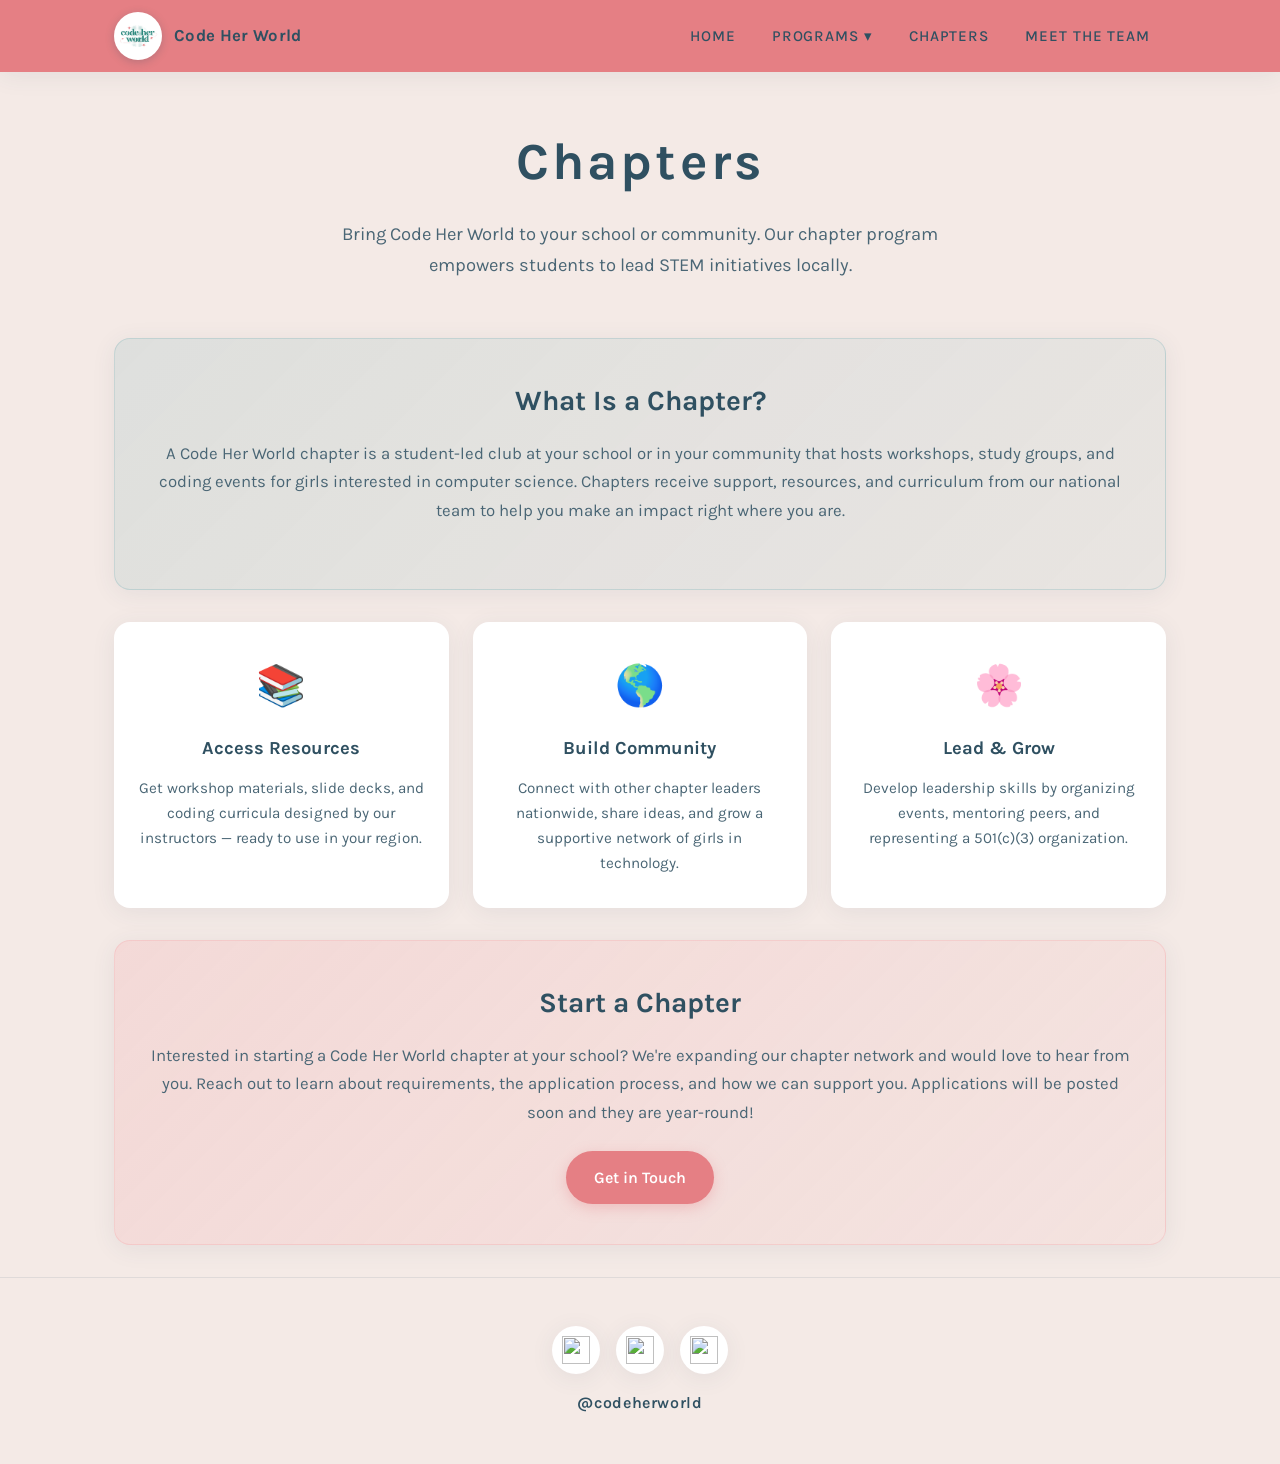
==== chapters.html @ ead9790e "most of foundational work is done" ====
<!DOCTYPE html>
<html lang="en">

<head>
  <meta charset="utf-8">
  <meta name="viewport" content="width=device-width, initial-scale=1">
  <title>Chapters — Code Her World</title>
  <link rel="preconnect" href="https://fonts.googleapis.com">
  <link rel="preconnect" href="https://fonts.gstatic.com" crossorigin>
  <link href="https://fonts.googleapis.com/css2?family=Karla:wght@400;500;600;700&display=swap" rel="stylesheet">
  <link href="style.css" rel="stylesheet">
</head>

<body>
  <nav class="site-nav">
    <div class="nav-inner">
      <a href="index.html" class="nav-brand">
        <div aria-hidden="true">
          <img class="logo" src="newLogo.png" alt="logo">
        </div>
        <span>Code Her World</span>
      </a>
      <ul class="nav-links">
        <li><a href="index.html">Home</a></li>
        <li class="dropdown">
          <button class="dropbtn" type="button">Programs ▾</button>
          <div class="dropdown-content">
            <a href="webdev.html">Camps</a>
            <a href="workshops.html">Workshops</a>
            <a href="events.html">Past Events</a>
          </div>
        </li>
        <li><a href="chapters.html">Chapters</a></li>
        <li><a href="team.html">Meet the Team</a></li>
      </ul>
    </div>
  </nav>

  <main>
    <header class="page-header">
      <h1>Chapters</h1>
      <p>Bring Code Her World to your school or community. Our chapter program empowers students to lead STEM initiatives locally.</p>
    </header>

    <div class="container">
      <section class="card card--teal">
        <h2>What Is a Chapter?</h2>
        <p class="card-body">
          A Code Her World chapter is a student-led club at your school or in your community that hosts workshops, study groups,
          and coding events for girls interested in computer science. Chapters receive support, resources, and curriculum from
          our national team to help you make an impact right where you are.
        </p>
      </section>

      <div class="chapters-grid">
        <article class="chapter-card">
          <div class="chapter-icon">📚</div>
          <h3>Access Resources</h3>
          <p>Get workshop materials, slide decks, and coding curricula designed by our instructors — ready to use in your region.</p>
        </article>
        <article class="chapter-card">
          <div class="chapter-icon">🌎</div>
          <h3>Build Community</h3>
          <p>Connect with other chapter leaders nationwide, share ideas, and grow a supportive network of girls in technology.</p>
        </article>
        <article class="chapter-card">
          <div class="chapter-icon">🌸</div>
          <h3>Lead &amp; Grow</h3>
          <p>Develop leadership skills by organizing events, mentoring peers, and representing a 501(c)(3) organization.</p>
        </article>
      </div>

      <section class="card card--blush">
        <h2>Start a Chapter</h2>
        <p class="card-body">
          Interested in starting a Code Her World chapter at your school? We're expanding our chapter network and would love to
          hear from you. Reach out to learn about requirements, the application process, and how we can support you. Applications
          will be posted soon and they are year-round!
        </p>
        <a href="mailto:codeherworld@gmail.com?subject=Chapter%20Inquiry" class="btn btn--coral">Get in Touch</a>
      </section>
    </div>
  </main>

  <footer class="site-footer">
    <div class="social-links">
      <a href="https://www.instagram.com/codeherworld" target="_blank" rel="noopener noreferrer" aria-label="Instagram">
        <img src="https://cdn.simpleicons.org/instagram/E57F84" alt="">
      </a>
      <a href="https://www.facebook.com/codeherworld" target="_blank" rel="noopener noreferrer" aria-label="Facebook">
        <img src="https://cdn.simpleicons.org/facebook/E57F84" alt="">
      </a>
      <a href="https://twitter.com/codeherworld" target="_blank" rel="noopener noreferrer" aria-label="Twitter">
        <img src="https://cdn.simpleicons.org/x/E57F84" alt="">
      </a>
    </div>
    <p>@codeherworld</p>
  </footer>

  <script src="script.js"></script>
</body>

</html>
---- style.css ----
/* San Francisco Clouded palette */
:root {
  --slate: #2f5061;
  --teal: #4297a0;
  --cream: #f4eae6;
  --blush: #f4a8ac;
  --coral: #e57f84;
  --white: #ffffff;
  --text: #2f5061;
  --text-muted: #4a6675;
  --shadow: 0 4px 24px rgba(47, 80, 97, 0.08);
  --shadow-lg: 0 12px 40px rgba(47, 80, 97, 0.12);
  --radius: 16px;
  --radius-sm: 10px;
  --nav-height: 72px;
  --max-width: 1100px;
}

*,
*::before,
*::after {
  box-sizing: border-box;
}

html {
  scroll-behavior: smooth;
}

body {
  margin: 0;
  min-height: 100vh;
  font-family: 'Karla', sans-serif;
  font-weight: 400;
  color: var(--text);
  background-color: var(--cream);
  line-height: 1.6;
}

img {
  max-width: 100%;
  height: auto;
  display: block;
}

a {
  color: inherit;
}

/* ── Navigation ── */
.site-nav {
  position: sticky;
  top: 0;
  z-index: 100;
  background: var(--coral);
  box-shadow: var(--shadow);
}

.nav-inner {
  max-width: var(--max-width);
  margin: 0 auto;
  padding: 0 1.5rem;
  height: var(--nav-height);
  display: flex;
  align-items: center;
  justify-content: space-between;
  gap: 1rem;
}

.nav-brand {
  display: flex;
  align-items: center;
  gap: 0.75rem;
  text-decoration: none;
  color: var(--slate);
  font-weight: 700;
  font-size: 1.05rem;
  letter-spacing: 0.02em;
}

.logo {
  width: 48px;
  height: 48px;
  border-radius: 50%;
  /* background: linear-gradient(135deg, var(--teal), var(--slate)); */
  display: flex;
  align-items: center;
  justify-content: center;
  /* color: var(--white); */
  /* font-size: 0.75rem;
  font-weight: 700; */
  /* letter-spacing: 0.04em; */
  flex-shrink: 0;
  box-shadow: 0 2px 8px rgba(47, 80, 97, 0.25);
}

.logo-placeholder--hero {
  width: 180px;
  height: 180px;
  font-size: 1.4rem;
  margin: 0 auto 1.5rem;
  box-shadow: var(--shadow-lg);
  border-radius: 50%;
  display: flex;
}

.site-logo {
  height: 44px;
  width: auto;
  flex-shrink: 0;
}

.site-logo--hero {
  height: clamp(160px, 32vw, 240px);
  width: auto;
  margin: 0 auto 1.5rem;
}

.nav-links {
  display: flex;
  align-items: center;
  gap: 0.25rem;
  list-style: none;
  margin: 0;
  padding: 0;
}

.nav-links a,
.dropbtn {
  display: inline-flex;
  align-items: center;
  padding: 0.6rem 1rem;
  text-decoration: none;
  color: var(--slate);
  font-size: 0.95rem;
  font-weight: 500;
  text-transform: uppercase;
  letter-spacing: 0.06em;
  border: none;
  background: transparent;
  cursor: pointer;
  font-family: inherit;
  border-radius: var(--radius-sm);
  transition: background 0.2s, color 0.2s;
}

.nav-links a:hover,
.dropbtn:hover,
.dropdown:hover .dropbtn {
  background: var(--blush);
  color: var(--white);
}

.dropdown {
  position: relative;
}

.dropdown-content {
  display: none;
  position: absolute;
  top: calc(100% + 4px);
  right: 0;
  min-width: 180px;
  background: var(--white);
  border-radius: var(--radius-sm);
  box-shadow: var(--shadow-lg);
  overflow: hidden;
}

.dropdown-content a {
  display: block;
  padding: 0.85rem 1.25rem;
  text-transform: none;
  letter-spacing: 0;
  font-weight: 500;
  border-radius: 0;
}

.dropdown-content a:hover {
  background: var(--cream);
  color: var(--slate);
}

.dropdown:hover .dropdown-content {
  display: block;
}

/* ── Layout ── */
.container {
  max-width: var(--max-width);
  margin: 0 auto;
  padding: 0 1.5rem;
}

.section {
  padding: 4rem 0;
}

.section--compact {
  padding: 2.5rem 0;
}

/* ── Hero ── */
.hero {
  text-align: center;
  padding: 4rem 1.5rem 3rem;
}

.hero h1 {
  font-size: clamp(2.5rem, 6vw, 3.75rem);
  font-weight: 700;
  color: var(--slate);
  letter-spacing: 0.08em;
  margin: 0 0 1.5rem;
  line-height: 1.15;
}

.hero-tagline {
  max-width: 720px;
  margin: 0 auto;
  font-size: clamp(1.05rem, 2.5vw, 1.25rem);
  color: var(--text-muted);
  font-weight: 400;
  line-height: 1.7;
}

/* ── FAQ ── */
.faq-section {
  background: linear-gradient(rgba(47, 80, 97, 0.72), rgba(47, 80, 97, 0.82)),
    url("faq.jpeg") center / cover no-repeat;
  border-radius: var(--radius);
  padding: 3rem 2rem;
  margin: 2rem 0;
}

.faq-title {
  color: var(--white);
  font-size: clamp(1.75rem, 4vw, 2.25rem);
  font-weight: 700;
  text-align: center;
  margin: 0 0 2rem;
  letter-spacing: 0.04em;
}

.faq-list {
  max-width: 640px;
  margin: 0 auto;
  display: flex;
  flex-direction: column;
  gap: 0.75rem;
}

.faq-list details {
  background: rgba(255, 255, 255, 0.95);
  border-radius: var(--radius-sm);
  overflow: hidden;
  box-shadow: var(--shadow);
}

.faq-list summary {
  padding: 1rem 1.25rem;
  cursor: pointer;
  font-size: 1.05rem;
  font-weight: 600;
  color: var(--slate);
  list-style: none;
  display: flex;
  align-items: center;
  justify-content: space-between;
  gap: 1rem;
  transition: background 0.2s;
}

.faq-list summary::-webkit-details-marker {
  display: none;
}

.faq-list summary::after {
  content: "+";
  font-size: 1.4rem;
  font-weight: 400;
  color: var(--teal);
  flex-shrink: 0;
  transition: transform 0.2s;
}

.faq-list details[open] summary::after {
  transform: rotate(45deg);
}

.faq-list summary:hover {
  background: var(--cream);
}

.faq-list details p {
  margin: 0;
  padding: 0 1.25rem 1.25rem;
  color: var(--text-muted);
  font-size: 1rem;
  line-height: 1.65;
}

/* ── Contact CTA ── */
.contact-section {
  background: var(--blush);
  border-radius: var(--radius);
  padding: 3rem 2rem;
  text-align: center;
  margin: 2rem 0;
}

.contact-section h2 {
  font-size: clamp(1.25rem, 3vw, 1.5rem);
  font-weight: 600;
  color: var(--slate);
  margin: 0 0 1.5rem;
  line-height: 1.5;
}

/* ── Buttons ── */
.btn {
  display: inline-flex;
  align-items: center;
  justify-content: center;
  gap: 0.5rem;
  padding: 0.85rem 1.75rem;
  background: var(--teal);
  color: var(--white);
  border: none;
  border-radius: 999px;
  font-family: inherit;
  font-size: 1rem;
  font-weight: 600;
  cursor: pointer;
  text-decoration: none;
  transition: transform 0.2s, box-shadow 0.2s, background 0.2s;
  box-shadow: 0 4px 14px rgba(66, 151, 160, 0.35);
}

.btn:hover {
  background: #378891;
  transform: translateY(-2px);
  box-shadow: 0 8px 24px rgba(66, 151, 160, 0.4);
}

.btn--coral {
  background: var(--coral);
  box-shadow: 0 4px 14px rgba(229, 127, 132, 0.35);
}

.btn--coral:hover {
  background: #d66f74;
  box-shadow: 0 8px 24px rgba(229, 127, 132, 0.4);
}

/* ── Page headers ── */
.page-header {
  text-align: center;
  padding: 3rem 1.5rem 1.5rem;
}

.page-header h1 {
  font-size: clamp(2.25rem, 5vw, 3.25rem);
  font-weight: 700;
  color: var(--slate);
  letter-spacing: 0.06em;
  margin: 0 0 1rem;
}

.page-header p {
  max-width: 680px;
  margin: 0 auto;
  font-size: 1.15rem;
  color: var(--text-muted);
  line-height: 1.7;
}

/* ── Cards ── */
.card {
  background: var(--white);
  border-radius: var(--radius);
  padding: 2.5rem 2rem;
  box-shadow: var(--shadow);
  text-align: center;
  margin: 2rem 0;
}

.card--teal {
  background: linear-gradient(135deg, rgba(66, 151, 160, 0.12), rgba(66, 151, 160, 0.06));
  border: 1px solid rgba(66, 151, 160, 0.2);
}

.card--blush {
  background: linear-gradient(135deg, rgba(244, 168, 172, 0.25), rgba(244, 168, 172, 0.1));
  border: 1px solid rgba(244, 168, 172, 0.35);
}

.card h2 {
  font-size: clamp(1.25rem, 3vw, 1.75rem);
  font-weight: 700;
  color: var(--slate);
  margin: 0 0 1rem;
}

.card p,
.card .card-body {
  font-size: 1.05rem;
  color: var(--text-muted);
  line-height: 1.7;
  margin: 0 0 1.5rem;
}

.card img.feature-img {
  margin: 1.5rem auto 0;
  border-radius: var(--radius-sm);
  box-shadow: var(--shadow);
  max-width: 600px;
  width: 100%;
}

/* ── Past projects ── */
.past-header {
  text-align: center;
  padding: 2rem 1.5rem 1rem;
}

.past-header h2 {
  font-size: clamp(1.75rem, 4vw, 2.5rem);
  font-weight: 700;
  color: var(--slate);
  margin: 0 0 0.75rem;
}

.past-header p {
  font-size: 1.1rem;
  color: var(--text-muted);
  max-width: 640px;
  margin: 0 auto;
}

.past-projects {
  background: var(--blush);
  border-radius: var(--radius);
  padding: 2.5rem 2rem;
  margin: 1.5rem 0 3rem;
  text-align: center;
}

.past-projects h3 {
  font-size: 1.15rem;
  font-weight: 600;
  color: var(--slate);
  margin: 0 0 1.5rem;
  line-height: 1.6;
}

.past-projects .subheading {
  font-size: 1.25rem;
  font-weight: 700;
  color: var(--slate);
  margin: 0 0 1.5rem;
}

.project-link img {
  margin: 0 auto;
  border-radius: var(--radius-sm);
  box-shadow: var(--shadow-lg);
  transition: transform 0.25s;
  max-width: 600px;
  width: 100%;
}

.project-link:hover img {
  transform: scale(1.03);
}

.project-gallery {
  display: flex;
  flex-wrap: wrap;
  justify-content: center;
  gap: 1rem;
  margin-top: 1rem;
}

.project-gallery img {
  width: 180px;
  height: 320px;
  object-fit: cover;
  border-radius: var(--radius-sm);
  box-shadow: var(--shadow);
  transition: transform 0.25s;
}

.project-gallery img:hover {
  transform: translateY(-4px);
}

/* ── Footer ── */
.site-footer {
  text-align: center;
  padding: 3rem 1.5rem;
  margin-top: 2rem;
  border-top: 1px solid rgba(47, 80, 97, 0.1);
}

.social-links {
  display: flex;
  justify-content: center;
  gap: 1rem;
  margin-bottom: 1rem;
}

.social-links a {
  display: flex;
  align-items: center;
  justify-content: center;
  width: 48px;
  height: 48px;
  border-radius: 50%;
  background: var(--white);
  box-shadow: var(--shadow);
  transition: transform 0.2s, box-shadow 0.2s;
}

.social-links a:hover {
  transform: translateY(-3px);
  box-shadow: var(--shadow-lg);
}

.social-links img {
  width: 28px;
  height: 28px;
  object-fit: contain;
}

.site-footer p {
  margin: 0;
  font-size: 1rem;
  font-weight: 600;
  color: var(--slate);
  letter-spacing: 0.04em;
}

/* ── Past events ── */
.event-card {
  background: var(--white);
  border-radius: var(--radius);
  padding: 2.5rem 2rem;
  box-shadow: var(--shadow);
  margin: 2rem 0;
  text-align: left;
}

.event-card--highlight {
  background: linear-gradient(135deg, rgba(229, 127, 132, 0.1), rgba(244, 168, 172, 0.08));
  border: 1px solid rgba(229, 127, 132, 0.25);
}

.event-tag {
  display: inline-block;
  padding: 0.3rem 0.85rem;
  background: var(--teal);
  color: var(--white);
  font-size: 0.8rem;
  font-weight: 600;
  text-transform: uppercase;
  letter-spacing: 0.06em;
  border-radius: 999px;
  margin-bottom: 1rem;
}

.event-card h2 {
  font-size: clamp(1.35rem, 3vw, 1.85rem);
  font-weight: 700;
  color: var(--slate);
  margin: 0 0 1rem;
}

.event-card p {
  font-size: 1.05rem;
  color: var(--text-muted);
  line-height: 1.7;
  margin: 0 0 1.5rem;
}

.event-stats {
  display: flex;
  flex-wrap: wrap;
  gap: 1.5rem;
  margin: 0 0 1.5rem;
}

.stat {
  text-align: center;
  min-width: 100px;
}

.stat-number {
  display: block;
  font-size: 1.75rem;
  font-weight: 700;
  color: var(--coral);
  line-height: 1.2;
}

.stat-label {
  font-size: 0.85rem;
  color: var(--text-muted);
  font-weight: 500;
  text-transform: uppercase;
  letter-spacing: 0.04em;
}

.event-gallery {
  display: grid;
  grid-template-columns: repeat(auto-fit, minmax(280px, 1fr));
  gap: 1rem;
  margin-top: 0.5rem;
}

.event-gallery img {
  width: 100%;
  border-radius: var(--radius-sm);
  box-shadow: var(--shadow);
  transition: transform 0.25s;
}

.event-gallery img:hover {
  transform: scale(1.02);
}

.event-project-link {
  display: block;
  margin-top: 0.25rem;
}

.event-project-link img {
  max-width: 320px;
  width: 100%;
  border-radius: var(--radius-sm);
  box-shadow: var(--shadow);
  transition: transform 0.25s;
}

.event-project-link:hover img {
  transform: scale(1.02);
}

.inline-link {
  color: var(--teal);
  font-weight: 600;
  text-decoration: underline;
  text-underline-offset: 3px;
}

.inline-link:hover {
  color: var(--slate);
}

/* ── Chapters ── */
.chapters-grid {
  display: grid;
  grid-template-columns: repeat(auto-fit, minmax(240px, 1fr));
  gap: 1.5rem;
  margin: 2rem 0;
}

.chapter-card {
  background: var(--white);
  border-radius: var(--radius);
  padding: 2rem 1.5rem;
  text-align: center;
  box-shadow: var(--shadow);
  transition: transform 0.2s;
}

.chapter-card:hover {
  transform: translateY(-4px);
}

.chapter-icon {
  font-size: 2.5rem;
  margin-bottom: 1rem;
}

.chapter-card h3 {
  font-size: 1.15rem;
  font-weight: 700;
  color: var(--slate);
  margin: 0 0 0.75rem;
}

.chapter-card p {
  font-size: 0.95rem;
  color: var(--text-muted);
  line-height: 1.65;
  margin: 0;
}

/* ── Team ── */
.team-section {
  margin: 2rem 0;
}

.team-section-title {
  font-size: 1.35rem;
  font-weight: 700;
  color: var(--slate);
  text-align: center;
  margin: 0 0 1.5rem;
  letter-spacing: 0.04em;
  text-transform: uppercase;
}

.team-grid {
  display: grid;
  grid-template-columns: repeat(auto-fit, minmax(260px, 1fr));
  gap: 1.5rem;
}

.team-grid--single {
  max-width: 360px;
  margin: 0 auto;
}

.team-member {
  background: var(--white);
  border-radius: var(--radius);
  padding: 2rem 1.5rem;
  text-align: center;
  box-shadow: var(--shadow);
}

.team-avatar {
  width: 88px;
  height: 88px;
  border-radius: 50%;
  background: linear-gradient(135deg, var(--coral), var(--blush));
  display: flex;
  align-items: center;
  justify-content: center;
  color: var(--white);
  font-size: 1.5rem;
  font-weight: 700;
  margin: 0 auto 1.25rem;
  box-shadow: 0 4px 14px rgba(229, 127, 132, 0.3);
}

.team-avatar--teal {
  background: linear-gradient(135deg, var(--teal), var(--slate));
  box-shadow: 0 4px 14px rgba(66, 151, 160, 0.3);
}

.team-member h3 {
  font-size: 1.25rem;
  font-weight: 700;
  color: var(--slate);
  margin: 0 0 0.25rem;
}

.team-role {
  font-size: 0.9rem;
  font-weight: 600;
  color: var(--coral);
  text-transform: uppercase;
  letter-spacing: 0.06em;
  margin: 0 0 1rem;
}

.team-bio {
  font-size: 0.95rem;
  color: var(--text-muted);
  line-height: 1.65;
  margin: 0;
}

.team-cta {
  margin: 3rem 0;
}

/* ── Signups closed ── */
.closed-page {
  min-height: 60vh;
  display: flex;
  flex-direction: column;
  align-items: center;
  justify-content: center;
  text-align: center;
  padding: 3rem 1.5rem;
}

.closed-page h1 {
  font-size: clamp(1.5rem, 4vw, 2rem);
  color: var(--slate);
  max-width: 560px;
  line-height: 1.5;
  margin: 0 0 2rem;
}

/* ── Responsive ── */
@media (max-width: 768px) {
  .nav-inner {
    flex-wrap: wrap;
    height: auto;
    padding: 0.75rem 1rem;
    gap: 0.5rem;
  }

  .nav-links {
    flex-wrap: wrap;
    justify-content: center;
    width: 100%;
  }
}

@media (max-width: 600px) {
  .nav-brand span {
    display: none;
  }

  .nav-links a,
  .dropbtn {
    padding: 0.5rem 0.65rem;
    font-size: 0.8rem;
  }

  .event-stats {
    justify-content: center;
  }

  .faq-section,
  .contact-section,
  .past-projects,
  .card {
    padding: 2rem 1.25rem;
  }

  .project-gallery img {
    width: 140px;
    height: 250px;
  }
}
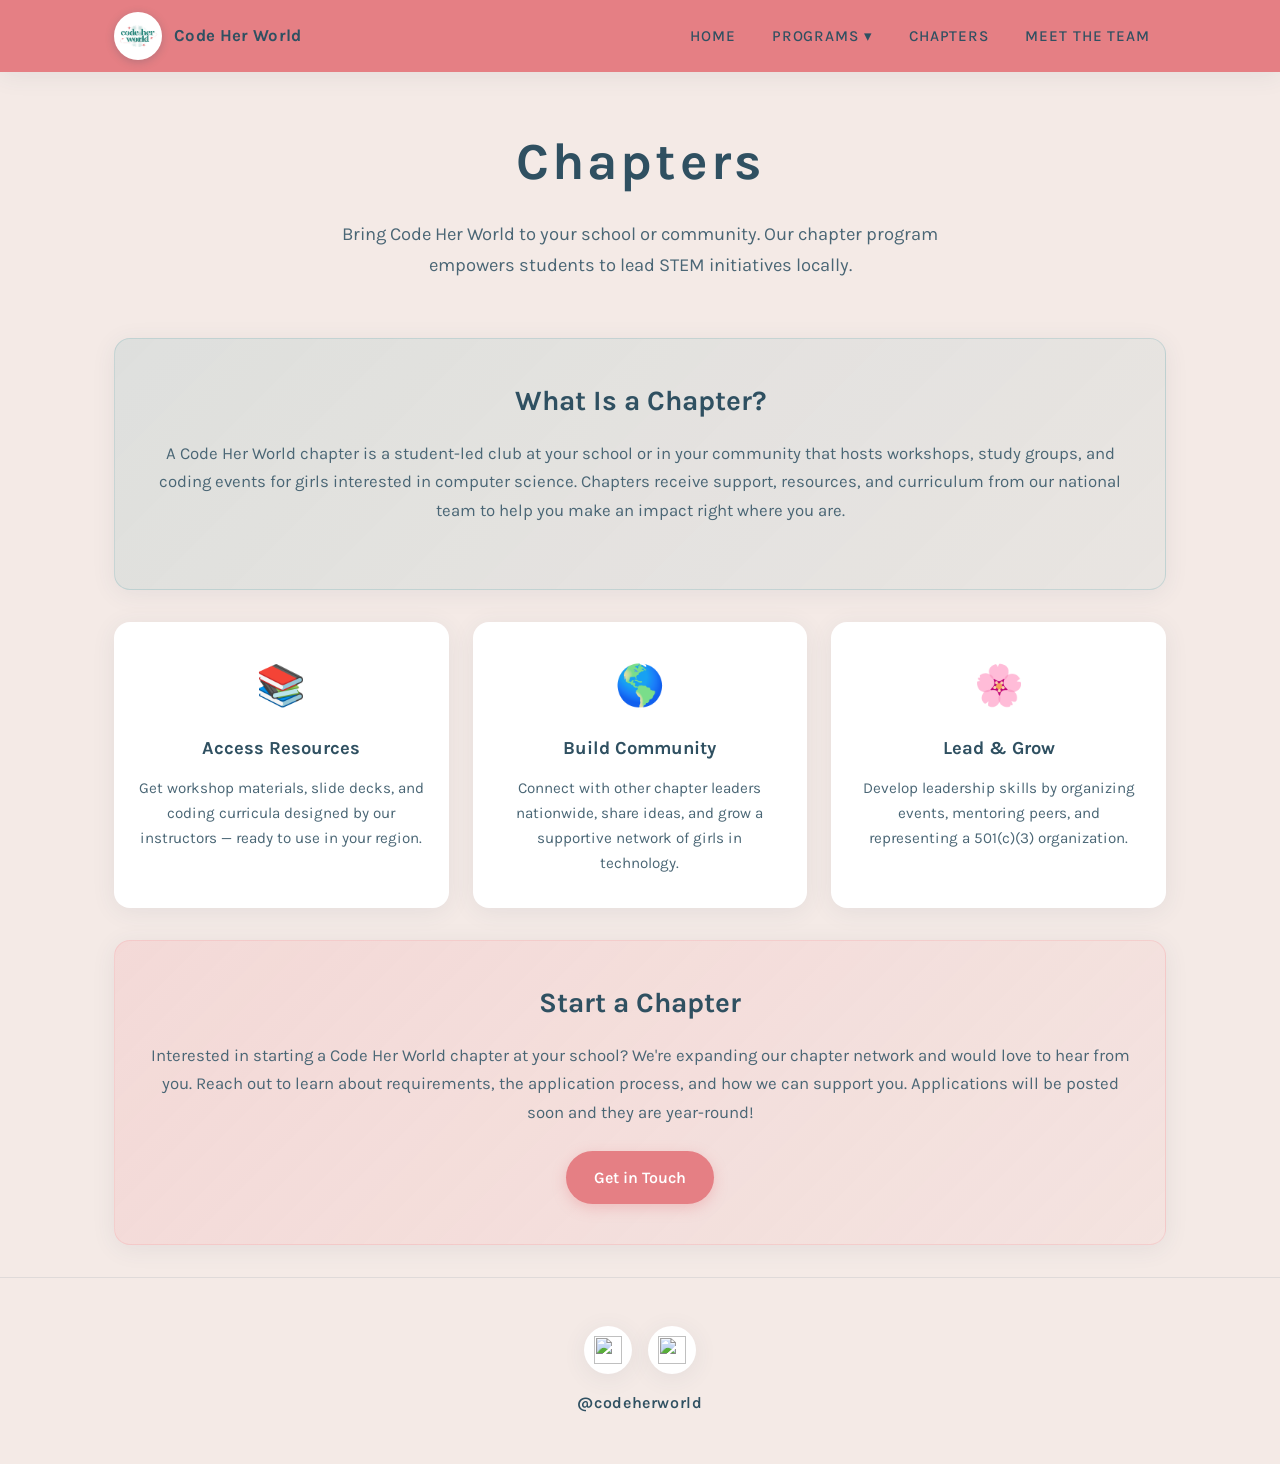
==== commit 685f85b3: "updated social media" ====
--- a/chapters.html
+++ b/chapters.html
@@ -90,9 +90,7 @@
       <a href="https://www.facebook.com/codeherworld" target="_blank" rel="noopener noreferrer" aria-label="Facebook">
         <img src="https://cdn.simpleicons.org/facebook/E57F84" alt="">
       </a>
-      <a href="https://twitter.com/codeherworld" target="_blank" rel="noopener noreferrer" aria-label="Twitter">
-        <img src="https://cdn.simpleicons.org/x/E57F84" alt="">
-      </a>
+   
     </div>
     <p>@codeherworld</p>
   </footer>
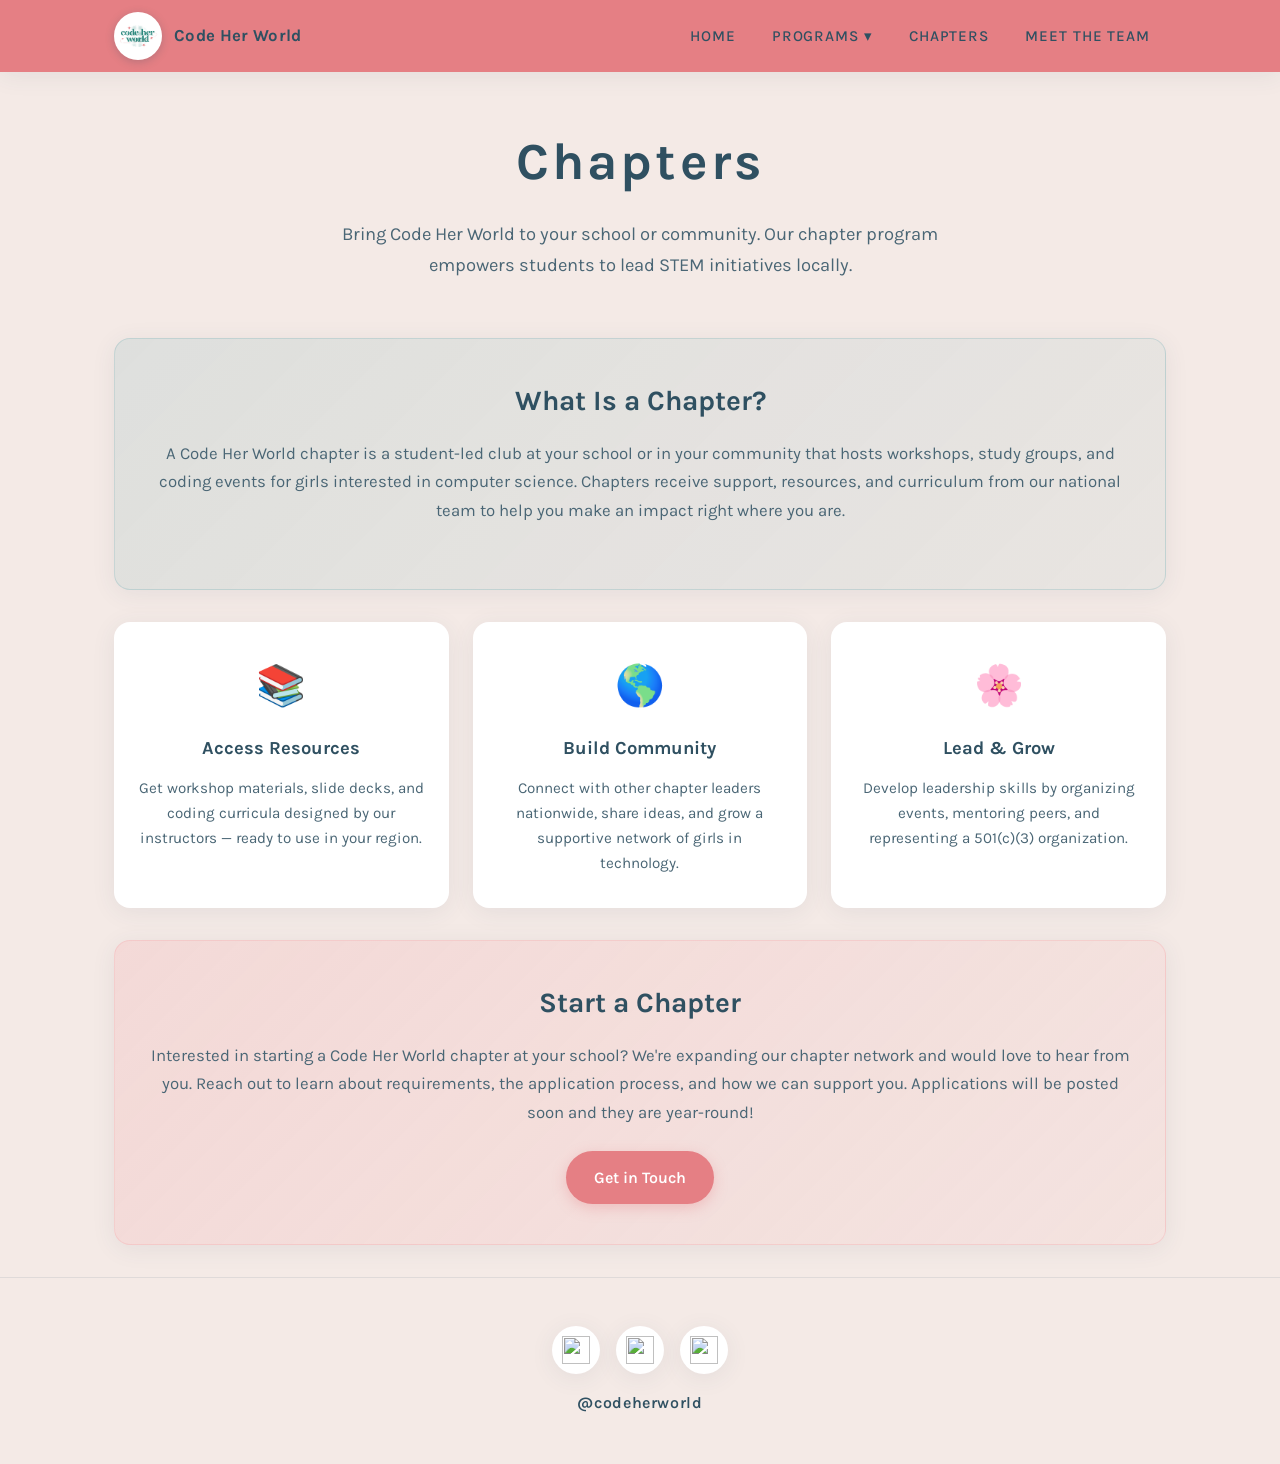
==== commit f32a4055: "more additions" ====
--- a/chapters.html
+++ b/chapters.html
@@ -90,6 +90,9 @@
       <a href="https://www.facebook.com/codeherworld" target="_blank" rel="noopener noreferrer" aria-label="Facebook">
         <img src="https://cdn.simpleicons.org/facebook/E57F84" alt="">
       </a>
+      <a href="https://discord.gg/rVquy962d" target="_blank" rel="noopener noreferrer" aria-label="Discord">
+        <img src="https://cdn.simpleicons.org/discord/E57F84" alt="">
+      </a>
    
     </div>
     <p>@codeherworld</p>
--- a/style.css
+++ b/style.css
@@ -223,6 +223,77 @@
   line-height: 1.7;
 }
 
+/* ── Featured / News ── */
+.featured-section {
+  display: grid;
+  grid-template-columns: 1fr 1fr;
+  gap: 2.5rem;
+  align-items: center;
+  background: var(--white);
+  border-radius: var(--radius);
+  padding: 2rem;
+  margin: 0 0 2rem;
+  box-shadow: var(--shadow);
+  overflow: hidden;
+}
+
+.featured-carousel {
+  position: relative;
+  border-radius: var(--radius-sm);
+  overflow: hidden;
+  aspect-ratio: 4 / 3;
+  background: var(--cream);
+}
+
+.featured-slide {
+  position: absolute;
+  inset: 0;
+  opacity: 0;
+  transition: opacity 0.4s ease;
+}
+
+.featured-slide.active {
+  opacity: 1;
+}
+
+.featured-slide img {
+  width: 100%;
+  height: 100%;
+  object-fit: cover;
+}
+
+.featured-content {
+  padding: 0.5rem 0;
+}
+
+.featured-label {
+  display: inline-block;
+  padding: 0.3rem 0.85rem;
+  background: var(--coral);
+  color: var(--white);
+  font-size: 0.75rem;
+  font-weight: 700;
+  text-transform: uppercase;
+  letter-spacing: 0.08em;
+  border-radius: 999px;
+  margin-bottom: 1rem;
+}
+
+.featured-content h2 {
+  font-size: clamp(1.35rem, 3vw, 1.85rem);
+  font-weight: 700;
+  color: var(--slate);
+  margin: 0 0 1rem;
+  line-height: 1.3;
+}
+
+.featured-content p {
+  font-size: 1.05rem;
+  color: var(--text-muted);
+  line-height: 1.7;
+  margin: 0;
+}
+
 /* ── FAQ ── */
 .faq-section {
   background: linear-gradient(rgba(47, 80, 97, 0.72), rgba(47, 80, 97, 0.82)),
@@ -645,6 +716,10 @@
   transform: scale(1.02);
 }
 
+.event-card .project-gallery {
+  margin-top: 0.5rem;
+}
+
 .inline-link {
   color: var(--teal);
   font-weight: 600;
@@ -810,6 +885,15 @@
     justify-content: center;
     width: 100%;
   }
+
+  .featured-section {
+    grid-template-columns: 1fr;
+    padding: 1.5rem;
+  }
+
+  .featured-carousel {
+    aspect-ratio: 16 / 10;
+  }
 }
 
 @media (max-width: 600px) {
